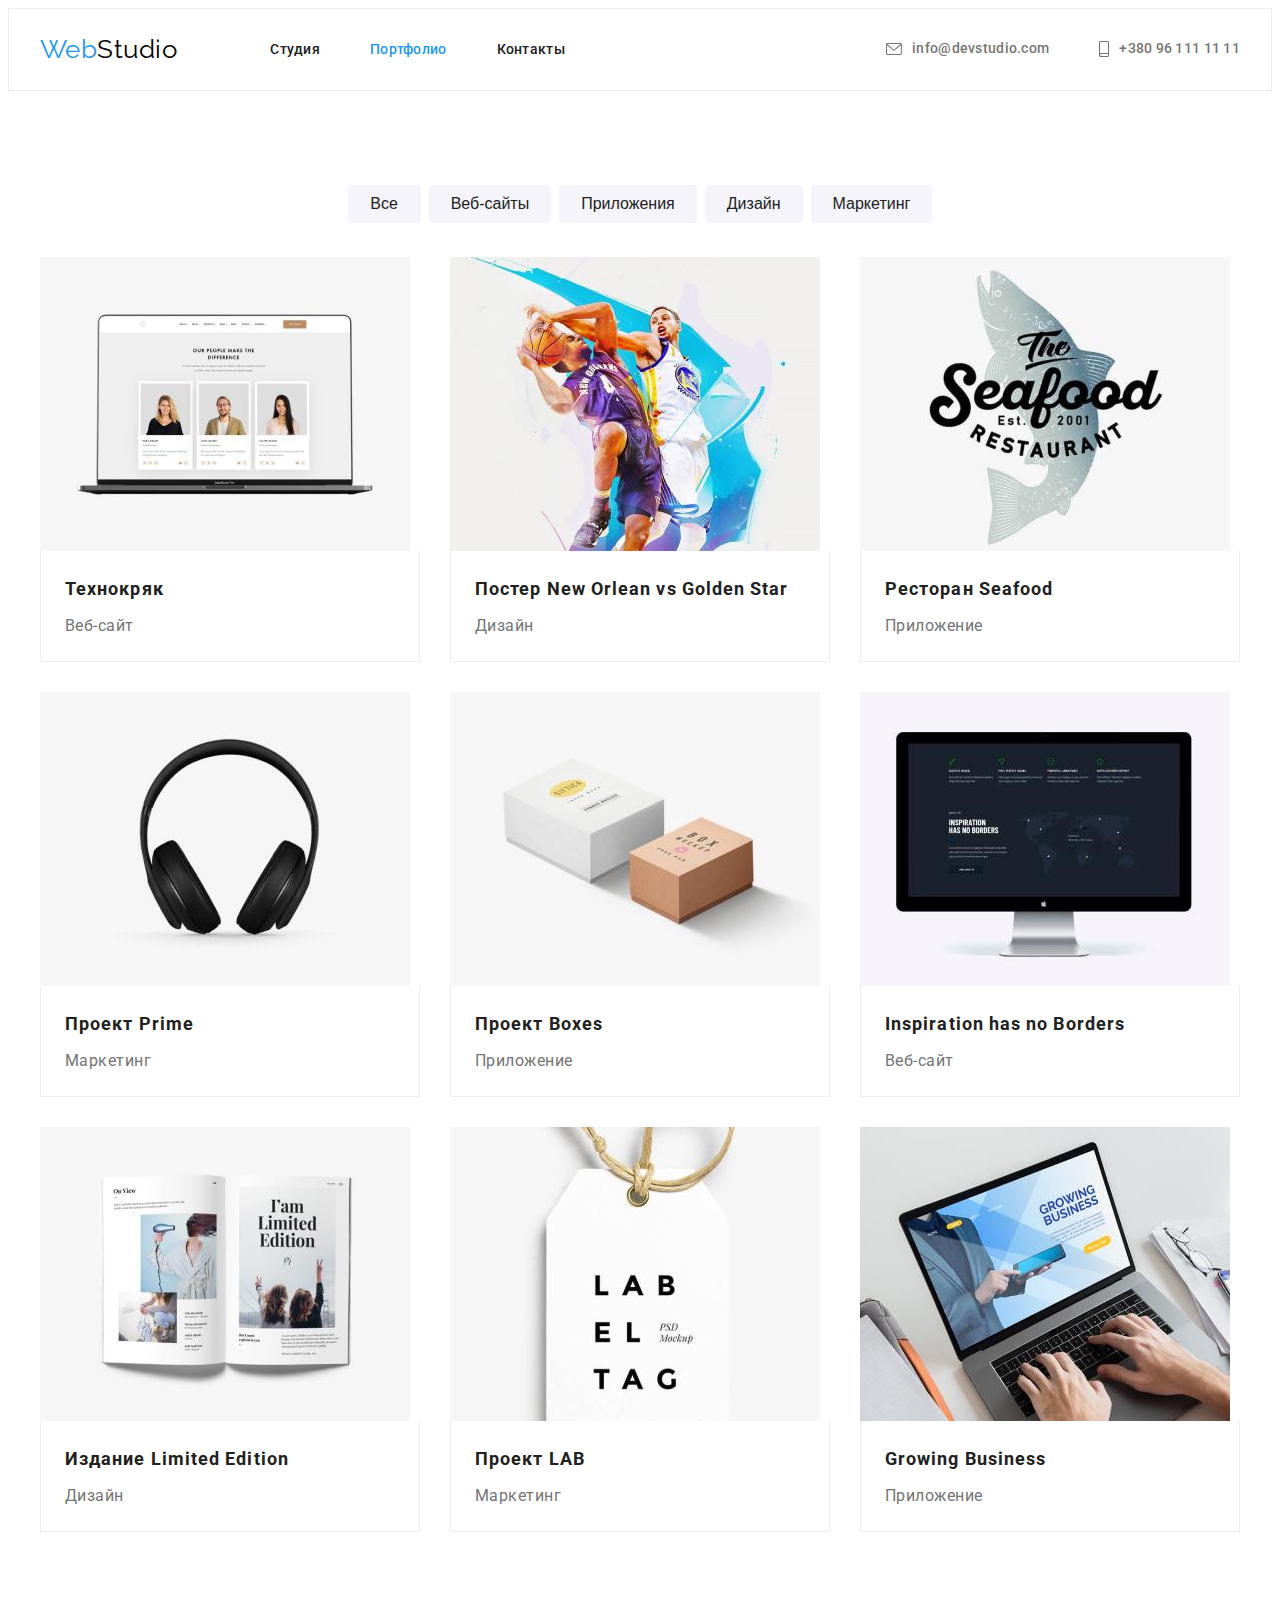
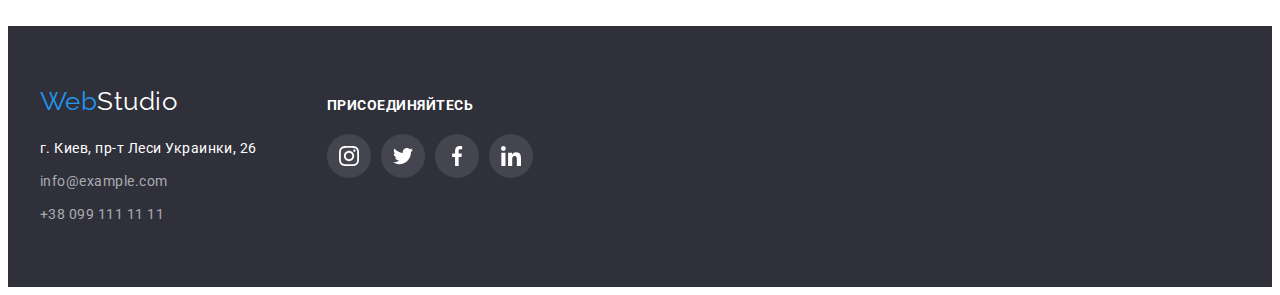
==== portfolio.html @ c28302a7 "ДЗ4" ====
<!DOCTYPE html>
<html lang="ru">
<head>
    <meta charset="UTF-8">
    <meta http-equiv="X-UA-Compatible" content="IE=edge">
    <meta name="viewport" content="width=device-width, initial-scale=1.0">
    <title>WebStudio</title>
    <link rel="preconnect" href="https://fonts.googleapis.com">
    <link rel="preconnect" href="https://fonts.gstatic.com" crossorigin>
    <link href="https://fonts.googleapis.com/css2?family=Raleway:wght@700&family=Roboto:wght@400;500;700;900&display=swap" rel="stylesheet">
    <link rel="stylesheet" href="https://cdnjs.cloudflare.com/ajax/libs/modern-normalize/1.1.0/modern-normalize.min.css" integrity="sha512-wpPYUAdjBVSE4KJnH1VR1HeZfpl1ub8YT/NKx4PuQ5NmX2tKuGu6U/JRp5y+Y8XG2tV+wKQpNHVUX03MfMFn9Q==" crossorigin="anonymous" referrerpolicy="no-referrer" />
    <link rel="stylesheet" href="./css/styles.css">
    
</head>
<body>
<!-- Хедер -->
<header class="portfolio-header">
    <div class="container portfolio-container">
        <nav class="portfolio">
            <a href="./index.html" class="portfol-logo">Web<span class="portfol-logo-color">Studio</span></a>
            <ul class="portfol-list">
                <li class="portfol-item"><a class="portfol-link links" href="./index.html">Студия</a></li>
                <li class="portfol-item"><a class="portfol-link links current-page" href="./portfolio.html">Портфолио</a></li>
                <li class="portfol-item"><a class="portfol-link links" href="">Контакты</a></li>
            </ul>
        </nav>
<!-- contacts -->
            <ul class="header-contacts">
                <li class="header-list"><a class="header-link link" href="mailto:info@devstudio.com">
                    <svg class="contact-mail-icon">
                        <use href="./images/symbol-defs.svg#envelope"></use>
                    </svg>
                    info@devstudio.com
                </a>
            </li>
                <li class="header-list"><a class="header-link link" href="tel:+380961111111">
                    <svg class="contact-tel-icon">
                        <use href="./images/symbol-defs.svg#smartphone"></use>
                    </svg>
                    +380 96 111 11 11
                </a>
            </li>
            </ul>
    </div>
</header>
<!-- герой -->
<main">
    <section class="section">
        <div class="container filter-container">
                <h1 class="visually-hidden" >filter</h1>
                <ul class="filter-list">
                    <li class="filter-item"><button class="filter-btn filter-button" type="button">Все</button></li>
                    <li class="filter-item"><button class="filter-btn filter-button" type="button">Веб-сайты</button></li>
                    <li class="filter-item"><button class="filter-btn filter-button" type="button">Приложения</button></li>
                    <li class="filter-item"><button class="filter-btn filter-button" type="button">Дизайн</button></li>
                    <li class="filter-item"><button class="filter-btn filter-button" type="button">Маркетинг</button></li>
                </ul>
        
                <ul class="gallery-list">
                    <li class="gallery-item">
                        <a class="gallery-link" href="">
                            <img class="gallery-img" src="./images/techno-crack.jpg" alt="сайт" width="370" height="294">
                            <div class="gallery-info">
                            <h2 class="gallery-heading">Технокряк</h3>
                            <p class="gallery-paragraph">Веб-сайт</p>
                            </div>
                        </a>
                    </li>
                    <li class="gallery-item">
                        <a class="gallery-link" href="">
                            <img class="gallery-img" src="./images/poster.jpg" alt="постер" width="370" height="294">
                            <div class="gallery-info">
                            <h2 class="gallery-heading">Постер New Orlean vs Golden Star</h3>
                            <p class="gallery-paragraph">Дизайн</p>
                            </div>
                        </a>
                    </li>
                    <li class="gallery-item">
                        <a class="gallery-link" href="">
                            <img class="gallery-img" src="./images/restaurant.jpg" alt="ресторан" width="370" height="294">
                            <div class="gallery-info">
                            <h2 class="gallery-heading">Ресторан Seafood</h3>
                            <p class="gallery-paragraph">Приложение</p>
                            </div>
                        </a>
                    </li>
                    <li class="gallery-item">
                        <a class="gallery-link" href="">
                            <img class="gallery-img" src="./images/prime.jpg" alt="наушники" width="370" height="294">
                            <div class="gallery-info">
                            <h2 class="gallery-heading">Проект Prime</h3>
                            <p class="gallery-paragraph">Маркетинг</p>
                            </div>
                        </a>
                    </li>
                    <li class="gallery-item">
                        <a class="gallery-link" href="">
                            <img class="gallery-img" src="./images/boxes.jpg" alt="коробки" width="370" height="294">
                            <div class="gallery-info">
                            <h2 class="gallery-heading">Проект Boxes</h3>
                            <p class="gallery-paragraph">Приложение</p>
                            </div>
                        </a>
                    </li>
                    <li class="gallery-item">
                        <a class="gallery-link" href="">
                            <img class="gallery-img" src="./images/web-site.jpg" alt="вдохновение" width="370" height="294">
                            <div class="gallery-info">
                            <h2 class="gallery-heading">Inspiration has no Borders</h3>
                            <p class="gallery-paragraph">Веб-сайт</p>
                            </div>
                        </a>
                    </li>
                    <li class="gallery-item">
                        <a class="gallery-link" href="">
                            <img class="gallery-img" src="./images/limited-edition.jpg" alt="журнал width" width="370" height="294">
                            <div class="gallery-info">
                            <h2 class="gallery-heading">Издание Limited Edition</h3>
                            <p class="gallery-paragraph">Дизайн</p>
                            </div>
                        </a>
                    </li>
                    <li class="gallery-item">
                        <a class="gallery-link" href="">
                            <img class="gallery-img" src="./images/lab.jpg" alt="бирка с шнурком" width="370" height="294">
                            <div class="gallery-info">
                            <h2 class="gallery-heading">Проект LAB</h3>
                            <p class="gallery-paragraph">Маркетинг</p>
                            </div>
                        </a>
                    </li>
                    <li class="gallery-item">
                        <a class="gallery-link" href="">
                            <img class="gallery-img" src="./images/business.jpg" alt="растущий бизнес" width="370" height="294">
                            <div class="gallery-info">
                            <h2 class="gallery-heading">Growing Business</h3>
                            <p class="gallery-paragraph">Приложение</p>
                            </div>
                        </a>
                    </li>
                </ul>
        </div>
       
    </section>
</main>
<!-- футер -->
<footer class="portfolio-footer">
    <div class="footer-container container">
        <div>
            <a class="logo-footer" href="./index.html">Web<span class="portfolio-logo">Studio</span></a>
            <address class="footer-address">
                <ul class="address-list">
                    <li class="address-item address-space"><a class="address-map"
                            href=”https://www.google.com.ua/maps/place/%D0%B1%D1%83%D0%BB.+%D0%9B%D0%B5%D1%81%D0%B8+%D0%A3%D0%BA%D1%80%D0%B0%D0%B8%D0%BD%D0%BA%D0%B8,+26,+%D0%9A%D0%B8%D0%B5%D0%B2,+02000/@50.4265841,30.5361971,17z/data=!3m1!4b1!4m5!3m4!1s0x40d4cf0e033ecbe9:0x57a4dffefec77da0!8m2!3d50.4265807!4d30.5383858?hl=ru”>
                            г. Киев, пр-т Леси Украинки, 26</a></li>
                    <li class="address-item address-space"><a class="address-contact"
                            href="mailto:info@example.com">info@example.com</a></li>
                    <li class="address-item address-space"><a class="address-contact" href="tel:+380991111111">+38 099 111 11 11</a>
                    </li>
                </ul>
            </address>
        </div>
        <div>
            <h2 class="footer-header">присоединяйтесь</h2>
            <ul class="footer-icon-list">
                <li class="footer-icon-item">
                    <a href="" class="footer-icon-link">
                        <svg class="footer-social-icon">
                            <use href="./images/symbol-defs.svg#instagram"></use>
                        </svg>
                    </a>
                </li>
                <li class="footer-icon-item">
                    <a href="" class="footer-icon-link">
                        <svg class="footer-social-icon">
                            <use href="./images/symbol-defs.svg#twitter"></use>
                        </svg>
                    </a>
                </li>
                <li class="footer-icon-item">
                    <a href="" class="footer-icon-link">
                        <svg class="footer-social-icon">
                            <use href="./images/symbol-defs.svg#facebook"></use>
                        </svg>
                    </a>
                </li>
                <li class="footer-icon-item">
                    <a href="" class="footer-icon-link">
                        <svg class="footer-social-icon">
                            <use href="./images/symbol-defs.svg#linkedin"></use>
                        </svg>
                    </a>
                </li>
            </ul>
        </div>
    </div>
    
</footer>

    
</body>
</html>
---- css/styles.css ----
:root {
  --primary-text-color: #212121;
  --secondary-text-color: #757575;
  --title-text-color: #000000;
  --accent-color: #2196f3;
  --primary-white-color: #ffffff;
  --secondary-darkgray-color: #2f303a;
  --third-title-color: #f5f4fa;
}
p,
h1,
h2,
h3,
h4,
h5,
h6 {
  margin: 0;
}
ul {
  list-style: none;
  margin: 0;
  padding-left: 0;
}
img {
  display: block;
  max-width: 100%;
  height: auto;
}
body {
  font-family: 'Roboto', sans-serif;
  color: var(--primary-text-color);
  letter-spacing: 0.03em;
  line-height: 1.14;
}

/* -------HEADER------ */
.header {
  background-color: var(--primary-white-color);
  border-bottom: 1px solid #ececec;
}
.container {
  width: 1200px;
  margin: 0 auto;
  padding: 0 15px;
}
.header-container {
  display: flex;
  align-items: center;
}
/* LOGO */
.header-logo {
  font-family: 'Raleway', sans-serif;
  font-size: 26px;
  line-height: 1.19;
  color: var(--accent-color);
  text-decoration: none;
  margin-right: 93px;
  padding-top: 25px;
  padding-bottom: 25px;
  align-items: center;
}
.list {
  list-style: none;
  display: flex;
}
.logo-color {
  color: var(--title-text-color);
}
/* NAVIGATION */
.page-nav {
  display: flex;
  align-items: center;
}
.nav-link {
  color: var(--primary-text-color);
  font-weight: 500;
  font-size: 14px;
  letter-spacing: 0.02em;
}

.nav-item:not(:last-child) {
  margin-right: 50px;
}
.nav-link:hover,
.nav-link:focus {
  color: var(--accent-color);
}
.link {
  text-decoration: none;
}
.link.current-page {
  color: var(--accent-color);
}
/* CONTACTS */
.contacts {
  display: flex;
  margin-left: auto;
  align-items: center;
}

.contacts .link {
  color: var(--secondary-text-color);
  font-weight: 500;
  font-size: 14px;
  letter-spacing: 0.02em;
  padding: 32px 0px 32px 0px;
  display: inline-flex;
  align-self: start;
  justify-content: center;
}
.contact-link {
  align-items: center;
  display: inline-flex;
}

.contact-mail-icon {
  margin-right: 10px;
  width: 16px;
  height: 12px;
  fill: currentColor;
}
.contact-tel-icon {
  margin-right: 10px;
  width: 10px;
  height: 16px;
  fill: currentColor;
}
.contact-link:hover,
.contact-link:focus {
  color: var(--accent-color);
}
.contact-item:not(:first-child) {
  margin-left: 50px;
}

/* ---------MAIN--------- */
.visually-hidden {
  position: absolute;
  clip: rect(0 0 0 0);
  width: 1px;
  height: 1px;
  margin: -1px;
}

.hero {
  background-color: var(--secondary-darkgray-color);
  text-align: center;
  padding: 200px 0;
}
.hero-bg {
  max-width: 1600px;
  height: 600px;
  margin-left: auto;
  margin-right: auto;
  background-image: linear-gradient(rgba(47, 48, 58, 0.4), rgba(47, 48, 58, 0.4)),
    url(../images/main-bg.jpg);
  background-repeat: no-repeat;
  background-position: center;
  background-size: cover;
}

.hero-title {
  color: var(--primary-white-color);
  font-weight: 900;
  font-size: 44px;
  line-height: 1.36;
  text-align: center;
  letter-spacing: 0.06em;
  text-transform: uppercase;
  margin-bottom: 30px;
  max-width: 696px;
  margin-left: auto;
  margin-right: auto;
}
.button {
  cursor: pointer;
  color: var(--primary-white-color);
  background-color: var(--accent-color);
}
.btn {
  font-style: inherit;
  font-weight: bold;
  font-size: 16px;
  line-height: 1.87;
  letter-spacing: 0.06em;
  box-shadow: 0px 4px 4px rgba(0, 0, 0, 0.15);
  border-radius: 4px;
  border: 0;
  padding: 10px 32px;
  min-width: 200px;
}
/* ------OUR ADVANTAGES------ */
.section {
  padding-top: 94px;
  padding-bottom: 94px;
}
.features-list {
  display: flex;
}
.features-item:not(:last-child) {
  margin-right: 30px;
}
.features-icon {
  display: flex;
  height: 120px;
  width: 100%;
  margin-bottom: 30px;
  background-color: #f5f4fa;
  border-radius: 4px;
  justify-content: center;
  align-items: center;
}
.features-heading {
  font-weight: 700;
  font-size: 14px;
  text-transform: uppercase;
  color: var(--primary-text-color);
  margin-bottom: 10px;
}
.features-paragraph {
  font-size: 14px;
  line-height: 1.71;
  color: var(--secondary-text-color);
  width: 270px;
}
.features-title {
  font-weight: 700;
  font-size: 36px;
  line-height: 1.16;
}
.activity {
  padding-top: 0px;
}
.activity-title {
  font-weight: 700;
  font-size: 36px;
  line-height: 1.16;
  text-align: center;
  margin-bottom: 50px;
}
.activity-item:not(:last-child) {
  margin-right: 30px;
}
.activity-list {
  display: flex;
}

/* -----OUR TEAM------ */
.work {
  background-color: var(--third-title-color);
}
.team {
  font-weight: 700;
  font-size: 36px;
  line-height: 1.16;
  letter-spacing: 0.03em;
  text-align: center;
  margin-bottom: 50px;
}
.team-list {
  display: flex;
  margin-left: calc(-1 * 30px);
}
.team-list .team-item {
  margin-left: 30px;
  flex-basis: calc(100% / 4 - 30px);
  border-radius: 0px 0px 4px 4px;
  box-shadow: 0px 1px 3px rgba(0, 0, 0, 0.12), 0px 1px 1px rgba(0, 0, 0, 0.14),
    0px 2px 1px rgba(0, 0, 0, 0.2);
}
.team-item {
  background-color: var(--primary-white-color);
}
.team-info {
  padding: 30px 0;
  text-align: center;
}
.about-name {
  font-weight: 500;
  font-size: 16px;
  line-height: 1.18;
  text-align: center;
  color: var(--title-text-color);
  margin-bottom: 10px;
}
.about-work {
  color: var(--secondary-text-color);
  font-weight: 500;
  font-size: 16px;
  line-height: 1.18;
  text-align: center;
  margin-bottom: 16px;
}
.icon-list {
  display: flex;
  justify-content: center;
}
.icon-item + .icon-item {
  margin-left: 10px;
}
.icon-item {
  width: 44px;
  height: 44px;
}
.social-icon {
  width: 20px;
  height: 20px;
  fill: #afb1b8;
}
.icon-link {
  width: 100%;
  height: 100%;
  display: block;
  border-radius: 50%;
  display: flex;
  align-items: center;
  justify-content: center;
  background-color: #ffffff;
}
.icon-link:hover,
.icon-link:focus {
  background-color: var(--accent-color);
}
.icon-link:hover .social-icon,
.icon-link:focus .social-icon {
  fill: var(--primary-white-color);
}
/* COMPANIES */
.company-header {
  font-weight: 700;
  font-size: 36px;
  line-height: 1.16;
  letter-spacing: 0.03em;
  text-align: center;
  margin-bottom: 50px;
}
.company-list {
  margin-left: -30px;
  display: flex;
  justify-content: center;
}
.company-item {
  height: 92px;
}
.company-list .company-item {
  margin-left: 30px;
  flex-basis: calc(100% / 6 - 30px);
}
.company-link {
  width: 100%;
  height: 100%;
  display: block;
  border: 1px solid #afb1b8;
  border-radius: 4px;
  display: flex;
  align-items: center;
  justify-content: center;
  background-color: #ffffff;
}
.company-link:hover,
.company-link:focus {
  border-color: var(--accent-color);
}
.company-icon {
  fill: #afb1b8;
}
.company-link:hover .company-icon,
.company-link:focus .company-icon {
  fill: var(--accent-color);
}
/* -------FOOTER-------- */
.footer-container {
  display: flex;
  align-items: baseline;
}
.footer-container > *:first-child {
  margin-right: 70px;
}
.footer {
  background-color: var(--secondary-darkgray-color);
  padding: 60px 0;
}

.footer-logo {
  font-family: 'Raleway', sans-serif;
  font-size: 26px;
  line-height: 1.19;
  color: var(--accent-color);
  text-decoration: none;
}
.logo {
  color: var(--primary-white-color);
}
.footer-logo {
  display: block;
  margin-bottom: 20px;
}
.address {
  font-style: normal;
}

.footer-item {
  font-size: 14px;
  line-height: 1.71;
}
.item-space:not(:last-child) {
  margin-bottom: 9px;
}

.address-items {
  color: var(--primary-white-color);
  text-decoration: none;
}
.footer-contact {
  font-size: 14px;
  line-height: 1.71;
  color: rgba(255, 255, 255, 0.6);
  text-decoration: none;
}
.footer-contact:hover,
.footer-contact:focus {
  color: var(--accent-color);
}
.footer-list .address-items,
.footer-list .footer-contact {
  display: block;
}
.footer-header {
  display: inline-block;
  margin-bottom: 20px;
  font-weight: 700;
  font-size: 14px;
  text-transform: uppercase;
  color: var(--primary-white-color);
}
.footer-icon-link {
  width: 100%;
  height: 100%;
  display: block;
  border-radius: 50%;
  display: flex;
  align-items: center;
  justify-content: center;
  background-color: rgba(255, 255, 255, 0.1);
}

.footer-icon-list {
  display: flex;
  justify-content: center;
}
.footer-icon-item + .footer-icon-item {
  margin-left: 10px;
}
.footer-icon-item {
  width: 44px;
  height: 44px;
}
.footer-icon-link:hover,
.footer-icon-link:focus {
  background-color: var(--accent-color);
}

.footer-social-icon {
  width: 20px;
  height: 20px;
  fill: var(--primary-white-color);
}

/* ------PORTFOLIO----------*/
.portfolio-header {
  background-color: var(--primary-white-color);
  border: 1px solid #ececec;
}
.portfolio-container {
  display: flex;
  align-items: center;
}
.portfolio {
  display: flex;
  align-items: center;
}
.portfol-logo {
  font-family: 'Raleway', sans-serif;
  font-size: 26px;
  line-height: 1.19;
  color: var(--accent-color);
  text-decoration: none;
  margin-right: 93px;
  padding-top: 25px;
  padding-bottom: 25px;
  align-items: center;
}
.portfol-logo-color {
  color: var(--title-text-color);
}
.portfol-list {
  display: flex;
}
.portfol-link {
  color: var(--primary-text-color);
  font-weight: 500;
  font-size: 14px;
  letter-spacing: 0.02em;
  text-decoration: none;
}
.portfol-link:hover,
.portfol-link:focus {
  color: var(--accent-color);
}
.links.current-page {
  color: var(--accent-color);
}

.portfol-item:not(:last-child) {
  margin-right: 50px;
}
.header-contacts {
  text-decoration: none;
  display: flex;
  margin-left: auto;
  align-items: center;
}
.header-link {
  color: var(--secondary-text-color);
  font-weight: 500;
  font-size: 14px;
  letter-spacing: 0.02em;
  display: flex;
  align-items: center;
}
.header-link:hover,
.header-link:focus {
  color: var(--accent-color);
}
.header-list:not(:first-child) {
  margin-left: 50px;
}

.filter-list {
  text-decoration: none;
  display: flex;
  justify-content: center;
  margin-bottom: 34px;
}
.filter-item:not(:last-child) {
  margin-right: 8px;
}
.filter-button {
  cursor: pointer;
  color: var(--primary-text-color);
  background-color: var(--third-title-color);
}
.filter-button:hover,
.filter-button:focus {
  background-color: var(--accent-color);
  color: var(--primary-white-color);
  box-shadow: 0px 4px 4px rgba(0, 0, 0, 0.25);
}
.filter-btn {
  font-style: inherit;
  font-weight: 500;
  font-size: 16px;
  line-height: 1.62;
  text-align: center;
  border-radius: 4px;
  border: 0;
  padding: 6px 22px;
  min-width: 73px;
}
.gallery-list {
  display: flex;
  flex-wrap: wrap;
  margin-top: calc(-1 * 30px);
  margin-left: calc(-1 * 30px);
}
.gallery-list .gallery-item {
  margin-top: 30px;
  margin-left: 30px;
  flex-basis: calc(100% / 3 - 30px);
}

.gallery-info {
  padding: 20px 24px;
  border-right: 1px solid #eeeeee;
  border-bottom: 1px solid #eeeeee;
  border-left: 1px solid #eeeeee;
}
.gallery-heading {
  font-weight: 700;
  font-size: 18px;
  line-height: 2;
  letter-spacing: 0.06em;
  color: var(--primary-text-color);
  margin-bottom: 4px;
}
.gallery-link {
  display: block;
  text-decoration: none;
}
.gallery-link:hover,
.gallery-link:hover {
  box-shadow: 0px 1px 1px rgba(0, 0, 0, 0.12), 0px 4px 4px rgba(0, 0, 0, 0.06),
    1px 4px 6px rgba(0, 0, 0, 0.16);
}
.gallery-paragraph {
  font-weight: 400;
  font-size: 16px;
  line-height: 30px;
  color: var(--secondary-text-color);
}
/* -------FOOTER--------- */
.portfolio-footer {
  padding: 60px 0;
}
.logo-footer {
  font-family: 'Raleway', sans-serif;
  font-size: 26px;
  line-height: 1.19;
  color: var(--accent-color);
  text-decoration: none;
  display: block;
  margin-bottom: 20px;
}
.portfolio-logo {
  color: var(--primary-white-color);
}
.portfolio-footer {
  background-color: var(--secondary-darkgray-color);
}
.footer-address {
  font-style: normal;
}

.address-map {
  font-size: 14px;
  line-height: 1.71;
  color: var(--primary-white-color);
  text-decoration: none;
}
.address-item {
  color: var(--primary-white-color);
}
.address-space:not(:last-child) {
  margin-bottom: 9px;
}
.address-contact {
  font-size: 14px;
  line-height: 1.71;
  color: rgba(255, 255, 255, 0.6);
  text-decoration: none;
}
.address-contact:hover,
.address-contact:focus {
  color: var(--accent-color);
}
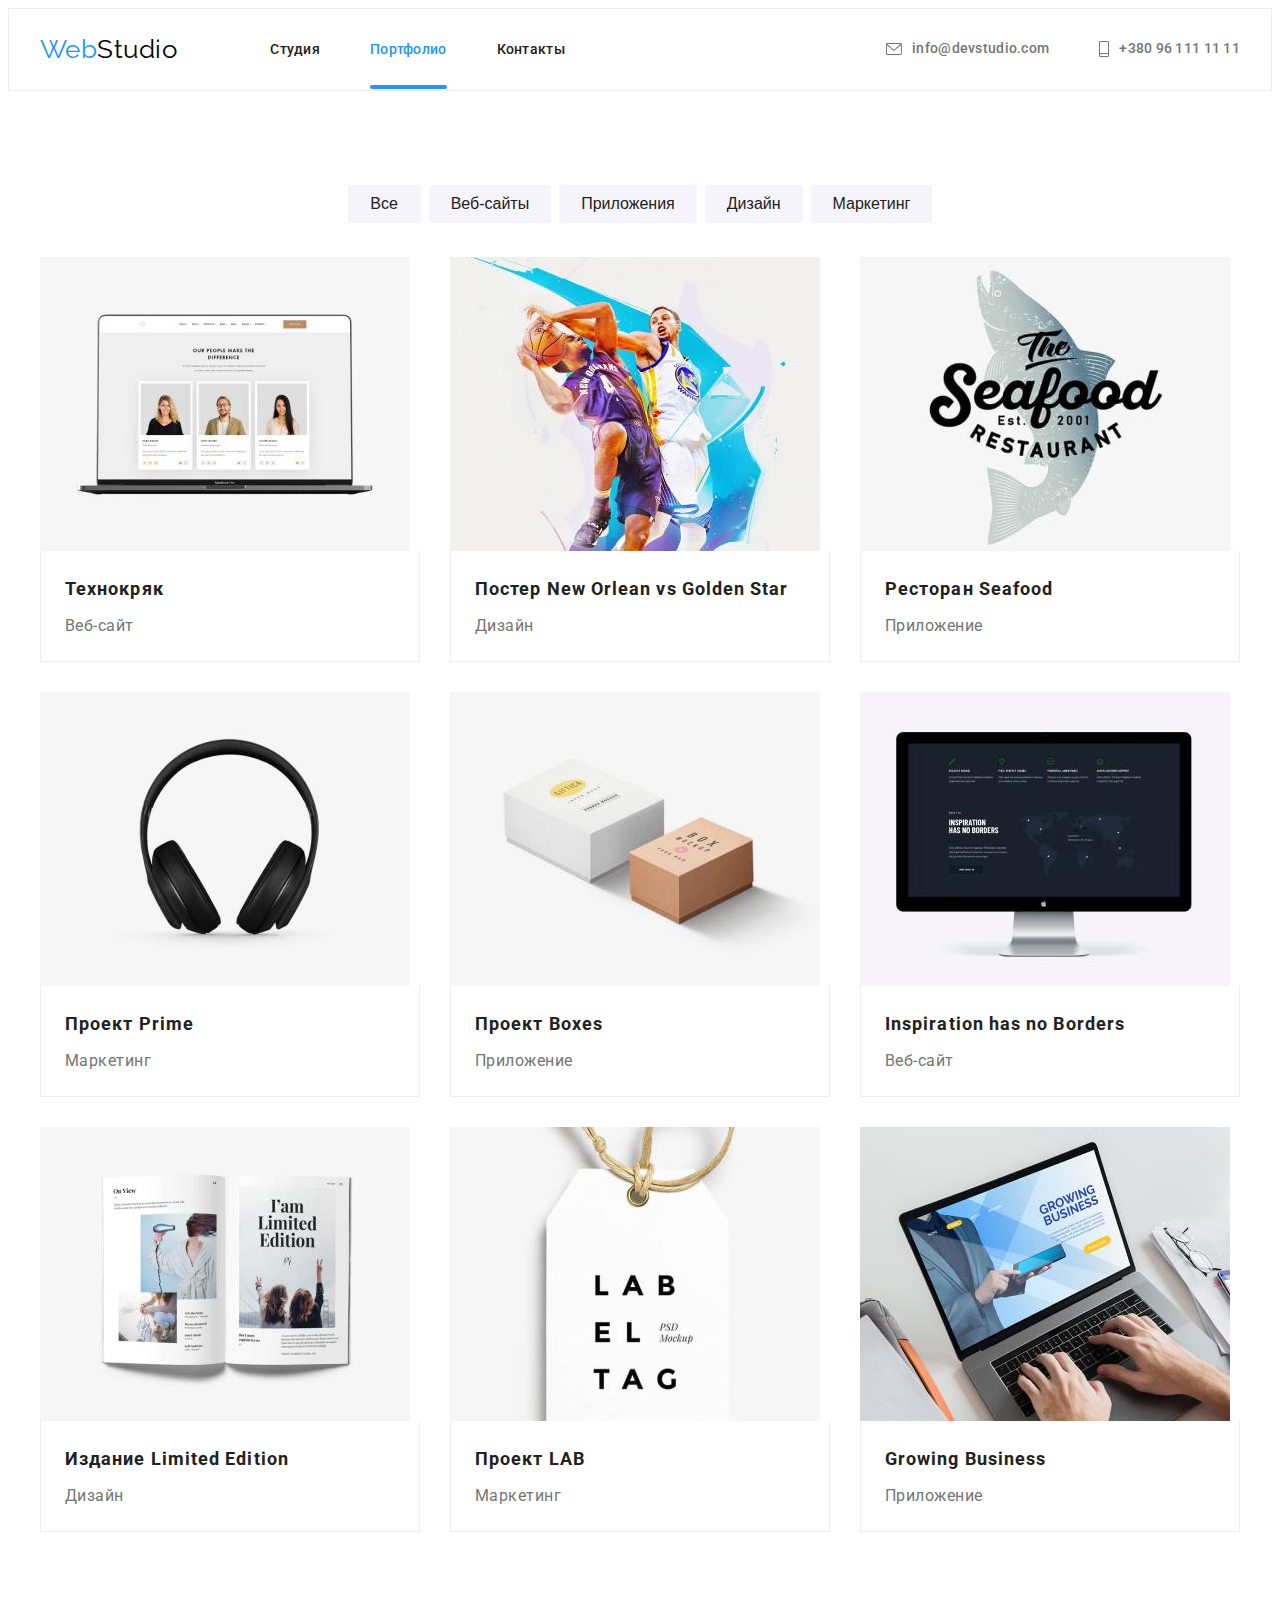
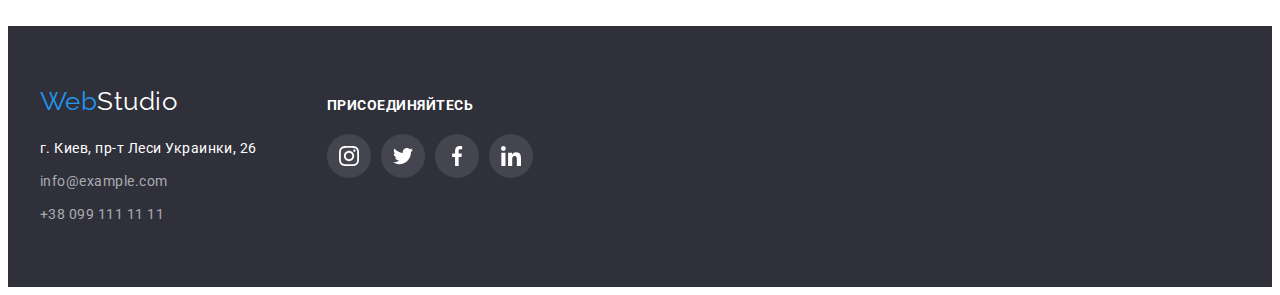
==== commit 88a86e6c: "ДЗ5-1" ====
--- a/portfolio.html
+++ b/portfolio.html
@@ -59,7 +59,12 @@
                 <ul class="gallery-list">
                     <li class="gallery-item">
                         <a class="gallery-link" href="">
+                            <div class="gallery-top-wrapper">
                             <img class="gallery-img" src="./images/techno-crack.jpg" alt="сайт" width="370" height="294">
+                            <p class="gallery-top-text">
+                                Технокряк это современная площадка распространения коронавируса. Компании используют эту платформу для цифрового шпионажа и атак на защищённые сервера конкурентов.
+                            </p>
+                            </div>
                             <div class="gallery-info">
                             <h2 class="gallery-heading">Технокряк</h3>
                             <p class="gallery-paragraph">Веб-сайт</p>
@@ -68,7 +73,12 @@
                     </li>
                     <li class="gallery-item">
                         <a class="gallery-link" href="">
+                            <div class="gallery-top-wrapper">
                             <img class="gallery-img" src="./images/poster.jpg" alt="постер" width="370" height="294">
+                            <p class="gallery-top-text">
+                                Технокряк это современная площадка распространения коронавируса. Компании используют эту платформу для цифрового шпионажа и атак на защищённые сервера конкурентов.
+                            </p>
+                            </div>
                             <div class="gallery-info">
                             <h2 class="gallery-heading">Постер New Orlean vs Golden Star</h3>
                             <p class="gallery-paragraph">Дизайн</p>
@@ -77,7 +87,12 @@
                     </li>
                     <li class="gallery-item">
                         <a class="gallery-link" href="">
+                            <div class="gallery-top-wrapper">
                             <img class="gallery-img" src="./images/restaurant.jpg" alt="ресторан" width="370" height="294">
+                            <p class="gallery-top-text">
+                                Технокряк это современная площадка распространения коронавируса. Компании используют эту платформу для цифрового шпионажа и атак на защищённые сервера конкурентов.
+                            </p>
+                            </div>
                             <div class="gallery-info">
                             <h2 class="gallery-heading">Ресторан Seafood</h3>
                             <p class="gallery-paragraph">Приложение</p>
@@ -86,7 +101,12 @@
                     </li>
                     <li class="gallery-item">
                         <a class="gallery-link" href="">
+                            <div class="gallery-top-wrapper">
                             <img class="gallery-img" src="./images/prime.jpg" alt="наушники" width="370" height="294">
+                            <p class="gallery-top-text">
+                                Технокряк это современная площадка распространения коронавируса. Компании используют эту платформу для цифрового шпионажа и атак на защищённые сервера конкурентов.
+                            </p>
+                            </div>
                             <div class="gallery-info">
                             <h2 class="gallery-heading">Проект Prime</h3>
                             <p class="gallery-paragraph">Маркетинг</p>
@@ -95,7 +115,12 @@
                     </li>
                     <li class="gallery-item">
                         <a class="gallery-link" href="">
+                            <div class="gallery-top-wrapper">
                             <img class="gallery-img" src="./images/boxes.jpg" alt="коробки" width="370" height="294">
+                            <p class="gallery-top-text">
+                                Технокряк это современная площадка распространения коронавируса. Компании используют эту платформу для цифрового шпионажа и атак на защищённые сервера конкурентов.
+                            </p>
+                            </div>
                             <div class="gallery-info">
                             <h2 class="gallery-heading">Проект Boxes</h3>
                             <p class="gallery-paragraph">Приложение</p>
@@ -104,7 +129,12 @@
                     </li>
                     <li class="gallery-item">
                         <a class="gallery-link" href="">
+                            <div class="gallery-top-wrapper">
                             <img class="gallery-img" src="./images/web-site.jpg" alt="вдохновение" width="370" height="294">
+                            <p class="gallery-top-text">
+                                Технокряк это современная площадка распространения коронавируса. Компании используют эту платформу для цифрового шпионажа и атак на защищённые сервера конкурентов.
+                            </p>
+                            </div>
                             <div class="gallery-info">
                             <h2 class="gallery-heading">Inspiration has no Borders</h3>
                             <p class="gallery-paragraph">Веб-сайт</p>
@@ -113,7 +143,12 @@
                     </li>
                     <li class="gallery-item">
                         <a class="gallery-link" href="">
+                            <div class="gallery-top-wrapper">
                             <img class="gallery-img" src="./images/limited-edition.jpg" alt="журнал width" width="370" height="294">
+                            <p class="gallery-top-text">
+                                Технокряк это современная площадка распространения коронавируса. Компании используют эту платформу для цифрового шпионажа и атак на защищённые сервера конкурентов.
+                            </p>
+                            </div>
                             <div class="gallery-info">
                             <h2 class="gallery-heading">Издание Limited Edition</h3>
                             <p class="gallery-paragraph">Дизайн</p>
@@ -122,7 +157,12 @@
                     </li>
                     <li class="gallery-item">
                         <a class="gallery-link" href="">
+                            <div class="gallery-top-wrapper">
                             <img class="gallery-img" src="./images/lab.jpg" alt="бирка с шнурком" width="370" height="294">
+                            <p class="gallery-top-text">
+                                Технокряк это современная площадка распространения коронавируса. Компании используют эту платформу для цифрового шпионажа и атак на защищённые сервера конкурентов.
+                            </p>
+                            </div>
                             <div class="gallery-info">
                             <h2 class="gallery-heading">Проект LAB</h3>
                             <p class="gallery-paragraph">Маркетинг</p>
@@ -131,7 +171,12 @@
                     </li>
                     <li class="gallery-item">
                         <a class="gallery-link" href="">
+                            <div class="gallery-top-wrapper">
                             <img class="gallery-img" src="./images/business.jpg" alt="растущий бизнес" width="370" height="294">
+                            <p class="gallery-top-text">
+                                Технокряк это современная площадка распространения коронавируса. Компании используют эту платформу для цифрового шпионажа и атак на защищённые сервера конкурентов.
+                            </p>
+                            </div>
                             <div class="gallery-info">
                             <h2 class="gallery-heading">Growing Business</h3>
                             <p class="gallery-paragraph">Приложение</p>
--- a/css/styles.css
+++ b/css/styles.css
@@ -76,6 +76,11 @@
   font-weight: 500;
   font-size: 14px;
   letter-spacing: 0.02em;
+  position: relative;
+
+  padding-top: 32px;
+  padding-bottom: 32px;
+  transition: color 250ms cubic-bezier(0.4, 0, 0.2, 1);
 }
 
 .nav-item:not(:last-child) {
@@ -88,8 +93,31 @@
 .link {
   text-decoration: none;
 }
+.header-link {
+  transition: color 250ms cubic-bezier(0.4, 0, 0.2, 1);
+}
 .link.current-page {
   color: var(--accent-color);
+}
+.current-page::after {
+  content: '';
+  position: absolute;
+  width: 100%;
+  height: 4px;
+
+  background: var(--accent-color);
+  border-radius: 2px; 
+  display: block;
+  bottom: 0px;
+}
+
+.portfol-link {
+  position: relative;
+  
+  padding-top: 32px;
+  padding-bottom: 32px;
+
+  transition: color 250ms cubic-bezier(0.4, 0, 0.2, 1);
 }
 /* CONTACTS */
 .contacts {
@@ -111,6 +139,7 @@
 .contact-link {
   align-items: center;
   display: inline-flex;
+  transition: color 250ms cubic-bezier(0.4, 0, 0.2, 1);
 }
 
 .contact-mail-icon {
@@ -244,6 +273,25 @@
 .activity-list {
   display: flex;
 }
+.activity-item {
+position: relative;
+
+}
+
+.activity-top-text {
+  position: absolute;
+  font-size: 14px;
+  line-height: 1.14;
+  padding-top: 27px;
+  padding-bottom: 27px;
+  width: 370px;
+  text-align: center;
+ 
+  text-transform: uppercase;
+  color: #FFFFFF;
+  background: rgba(47, 48, 58, 0.8);
+  bottom: 0;
+}
 
 /* -----OUR TEAM------ */
 .work {
@@ -306,6 +354,7 @@
   width: 20px;
   height: 20px;
   fill: #afb1b8;
+  transition: fill 250ms cubic-bezier(0.4, 0, 0.2, 1);
 }
 .icon-link {
   width: 100%;
@@ -316,6 +365,7 @@
   align-items: center;
   justify-content: center;
   background-color: #ffffff;
+  transition: background-color 250ms cubic-bezier(0.4, 0, 0.2, 1);
 }
 .icon-link:hover,
 .icon-link:focus {
@@ -356,6 +406,7 @@
   align-items: center;
   justify-content: center;
   background-color: #ffffff;
+  transition: color 250ms cubic-bezier(0.4, 0, 0.2, 1);
 }
 .company-link:hover,
 .company-link:focus {
@@ -420,6 +471,7 @@
 .footer-contact:hover,
 .footer-contact:focus {
   color: var(--accent-color);
+  transition: color 250ms cubic-bezier(0.4, 0, 0.2, 1);
 }
 .footer-list .address-items,
 .footer-list .footer-contact {
@@ -442,6 +494,8 @@
   align-items: center;
   justify-content: center;
   background-color: rgba(255, 255, 255, 0.1);
+
+  transition: background-color 250ms cubic-bezier(0.4, 0, 0.2, 1);
 }
 
 .footer-icon-list {
@@ -549,12 +603,13 @@
   cursor: pointer;
   color: var(--primary-text-color);
   background-color: var(--third-title-color);
+  transition: background-color 250ms cubic-bezier(0.4, 0, 0.2, 1);
 }
 .filter-button:hover,
 .filter-button:focus {
   background-color: var(--accent-color);
   color: var(--primary-white-color);
-  box-shadow: 0px 4px 4px rgba(0, 0, 0, 0.25);
+  box-shadow: 0px 4px 4px rgba(146, 143, 143, 0.25);
 }
 .filter-btn {
   font-style: inherit;
@@ -566,6 +621,7 @@
   border: 0;
   padding: 6px 22px;
   min-width: 73px;
+
 }
 .gallery-list {
   display: flex;
@@ -608,6 +664,34 @@
   line-height: 30px;
   color: var(--secondary-text-color);
 }
+.gallery-top-wrapper{
+position: relative;
+overflow: hidden;
+}
+
+.gallery-item:hover .gallery-top-text {
+  transform: translateY(0);
+}
+
+.gallery-top-text {
+  font-size: 18px;
+  color: rgba(255, 255, 255, 1);
+  line-height: 1.5;
+  padding-top: 63px;
+  padding-bottom: 63px;
+  padding-right: 24px;
+  padding-left: 24px;
+  background-color: var(--accent-color);
+  position: absolute;
+  top: 0;
+  left: 0;
+  height: 100%;
+  transform: translateY(100%);
+  transition: transform 250ms cubic-bezier(0.4, 0, 0.2, 1);
+
+}
+
+
 /* -------FOOTER--------- */
 .portfolio-footer {
   padding: 60px 0;
@@ -652,4 +736,52 @@
 .address-contact:hover,
 .address-contact:focus {
   color: var(--accent-color);
-}
+  transition: color 250ms cubic-bezier(0.4, 0, 0.2, 1);
+}
+.backdrop{
+  position: fixed;
+  width: 100vw;
+  height: 100vh;
+  background-color: rgba(0, 0, 0, 0.2);
+  top: 0;
+  display: flex;
+  align-items: center;
+  justify-content: center;
+  transition: opacity 250ms cubic-bezier(0.4, 0, 0.2, 1), visibility 250ms cubic-bezier(0.4, 0, 0.2, 1)  ;
+}
+.backdrop.is-hidden {
+  opacity: 0;
+  visibility: hidden;
+  pointer-events: none;
+}
+.modal {
+  position: absolute;
+  width: 528px;
+  min-height: 581px;
+  background-color: #ffffff;
+
+  top: 50%;
+  left: 50%;
+  transform: translate(-50%, -50%);
+  border-radius: 4px;
+}
+.close-btn {
+  display: flex;
+  align-items: center;
+  justify-content: center;
+
+  position: absolute;
+  right: 8px;
+  top: 8px;
+  cursor: pointer;
+  padding: 0%;
+
+  width: 30px;
+  height: 30px;
+
+  transition: transform 250ms cubic-bezier(0.4, 0, 0.2, 1);
+
+  border: 1px solid rgba(0, 0, 0, 0.1);
+  background: var(--primary-white-color);
+  border-radius: 50%;
+}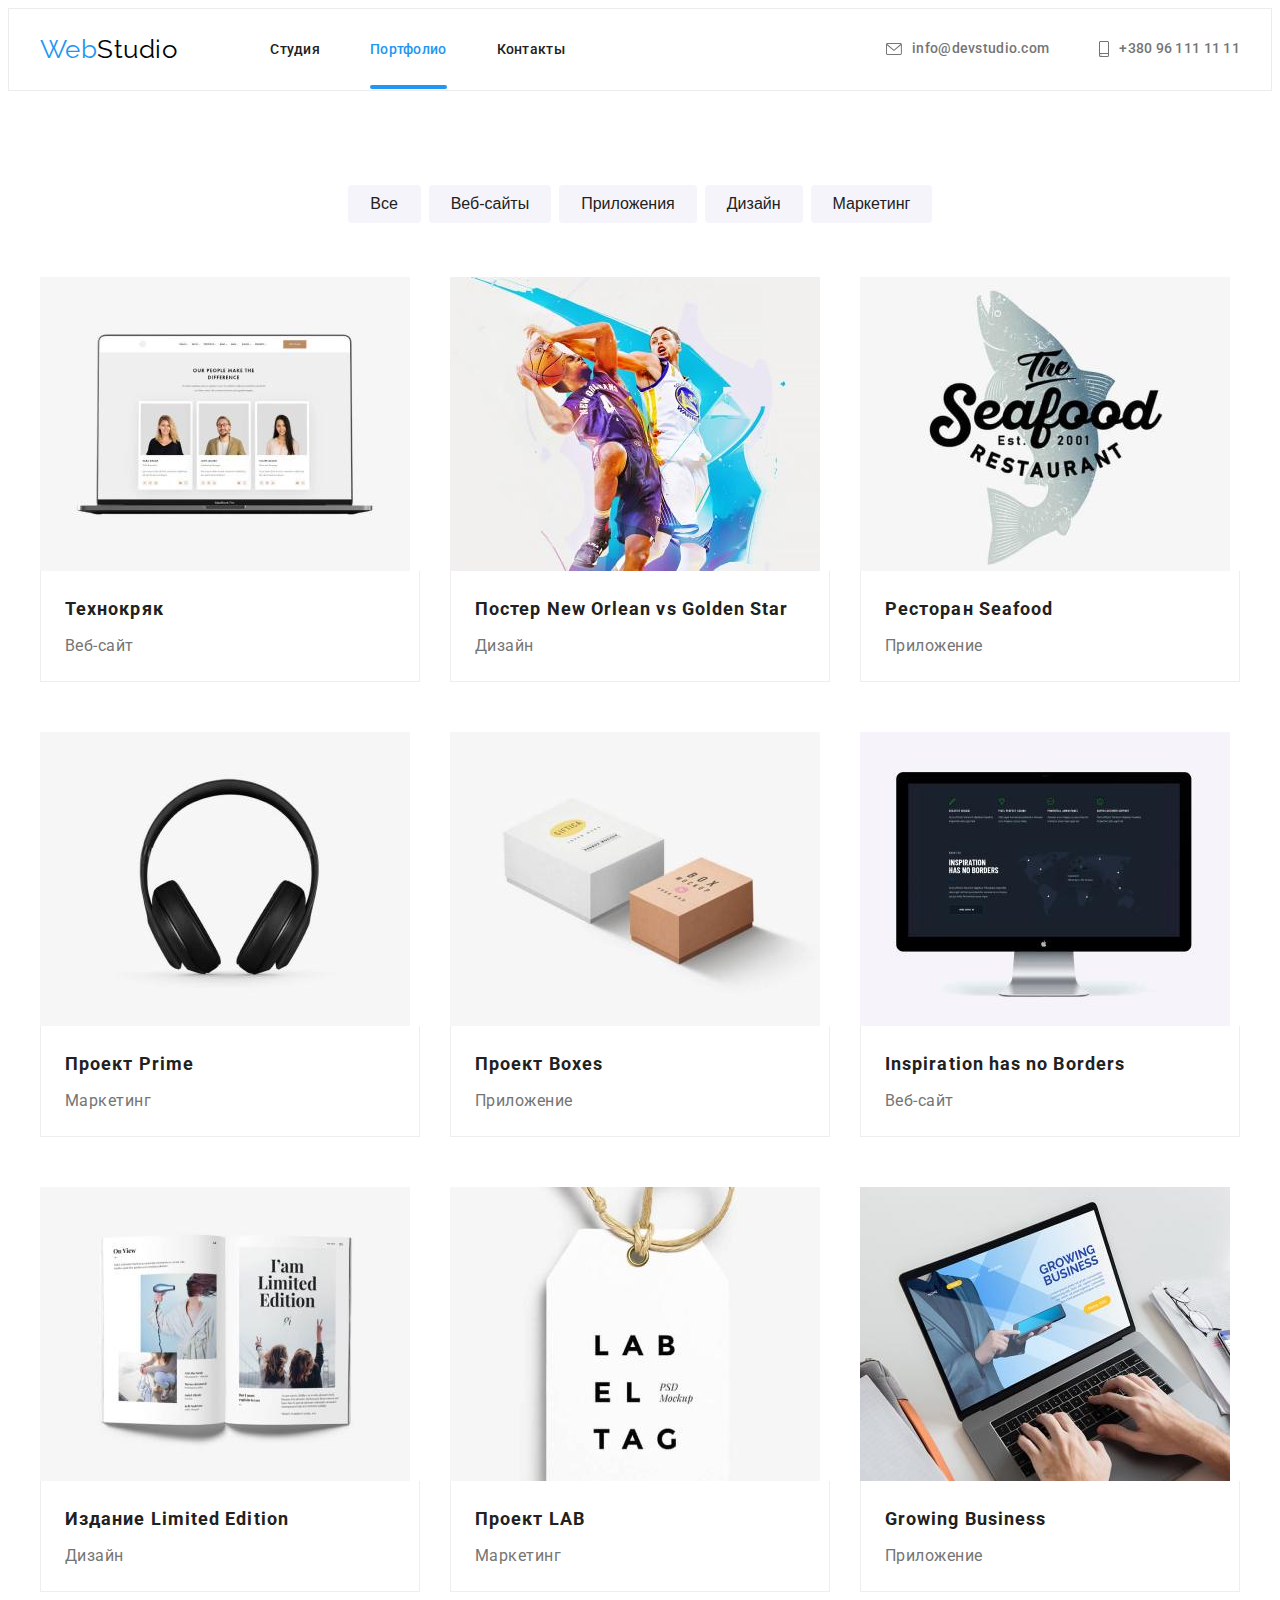
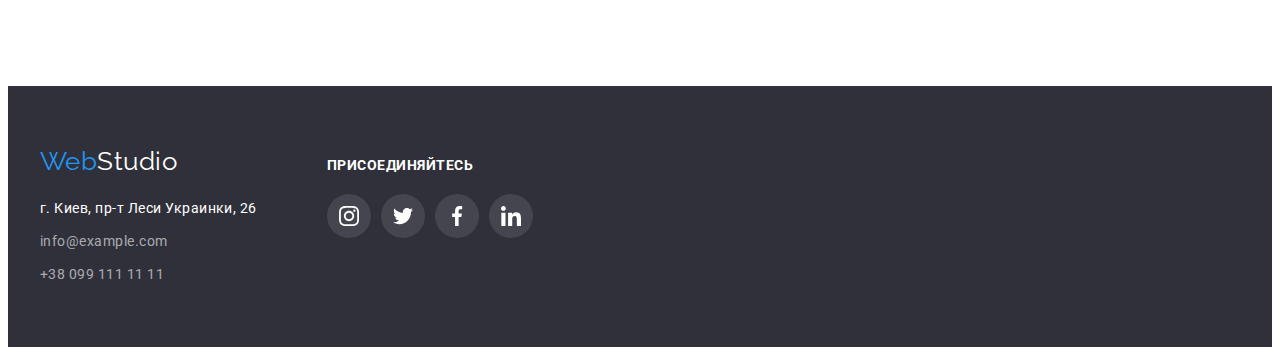
==== commit 472f02cd: "ДЗ5-2" ====
--- a/portfolio.html
+++ b/portfolio.html
@@ -64,7 +64,7 @@
                             <p class="gallery-top-text">
                                 Технокряк это современная площадка распространения коронавируса. Компании используют эту платформу для цифрового шпионажа и атак на защищённые сервера конкурентов.
                             </p>
-                            </div>
+                            </div> 
                             <div class="gallery-info">
                             <h2 class="gallery-heading">Технокряк</h3>
                             <p class="gallery-paragraph">Веб-сайт</p>
--- a/css/styles.css
+++ b/css/styles.css
@@ -280,6 +280,7 @@
 
 .activity-top-text {
   position: absolute;
+  font-weight: bold;
   font-size: 14px;
   line-height: 1.14;
   padding-top: 27px;
@@ -391,6 +392,7 @@
 }
 .company-item {
   height: 92px;
+  
 }
 .company-list .company-item {
   margin-left: 30px;
@@ -406,14 +408,16 @@
   align-items: center;
   justify-content: center;
   background-color: #ffffff;
-  transition: color 250ms cubic-bezier(0.4, 0, 0.2, 1);
+  transition: border-color 250ms cubic-bezier(0.4, 0, 0.2, 1);
 }
 .company-link:hover,
 .company-link:focus {
   border-color: var(--accent-color);
+  
 }
 .company-icon {
   fill: #afb1b8;
+  transition: fill 250ms cubic-bezier(0.4, 0, 0.2, 1);
 }
 .company-link:hover .company-icon,
 .company-link:focus .company-icon {
@@ -630,7 +634,7 @@
   margin-left: calc(-1 * 30px);
 }
 .gallery-list .gallery-item {
-  margin-top: 30px;
+  margin-top: 50px;
   margin-left: 30px;
   flex-basis: calc(100% / 3 - 30px);
 }
